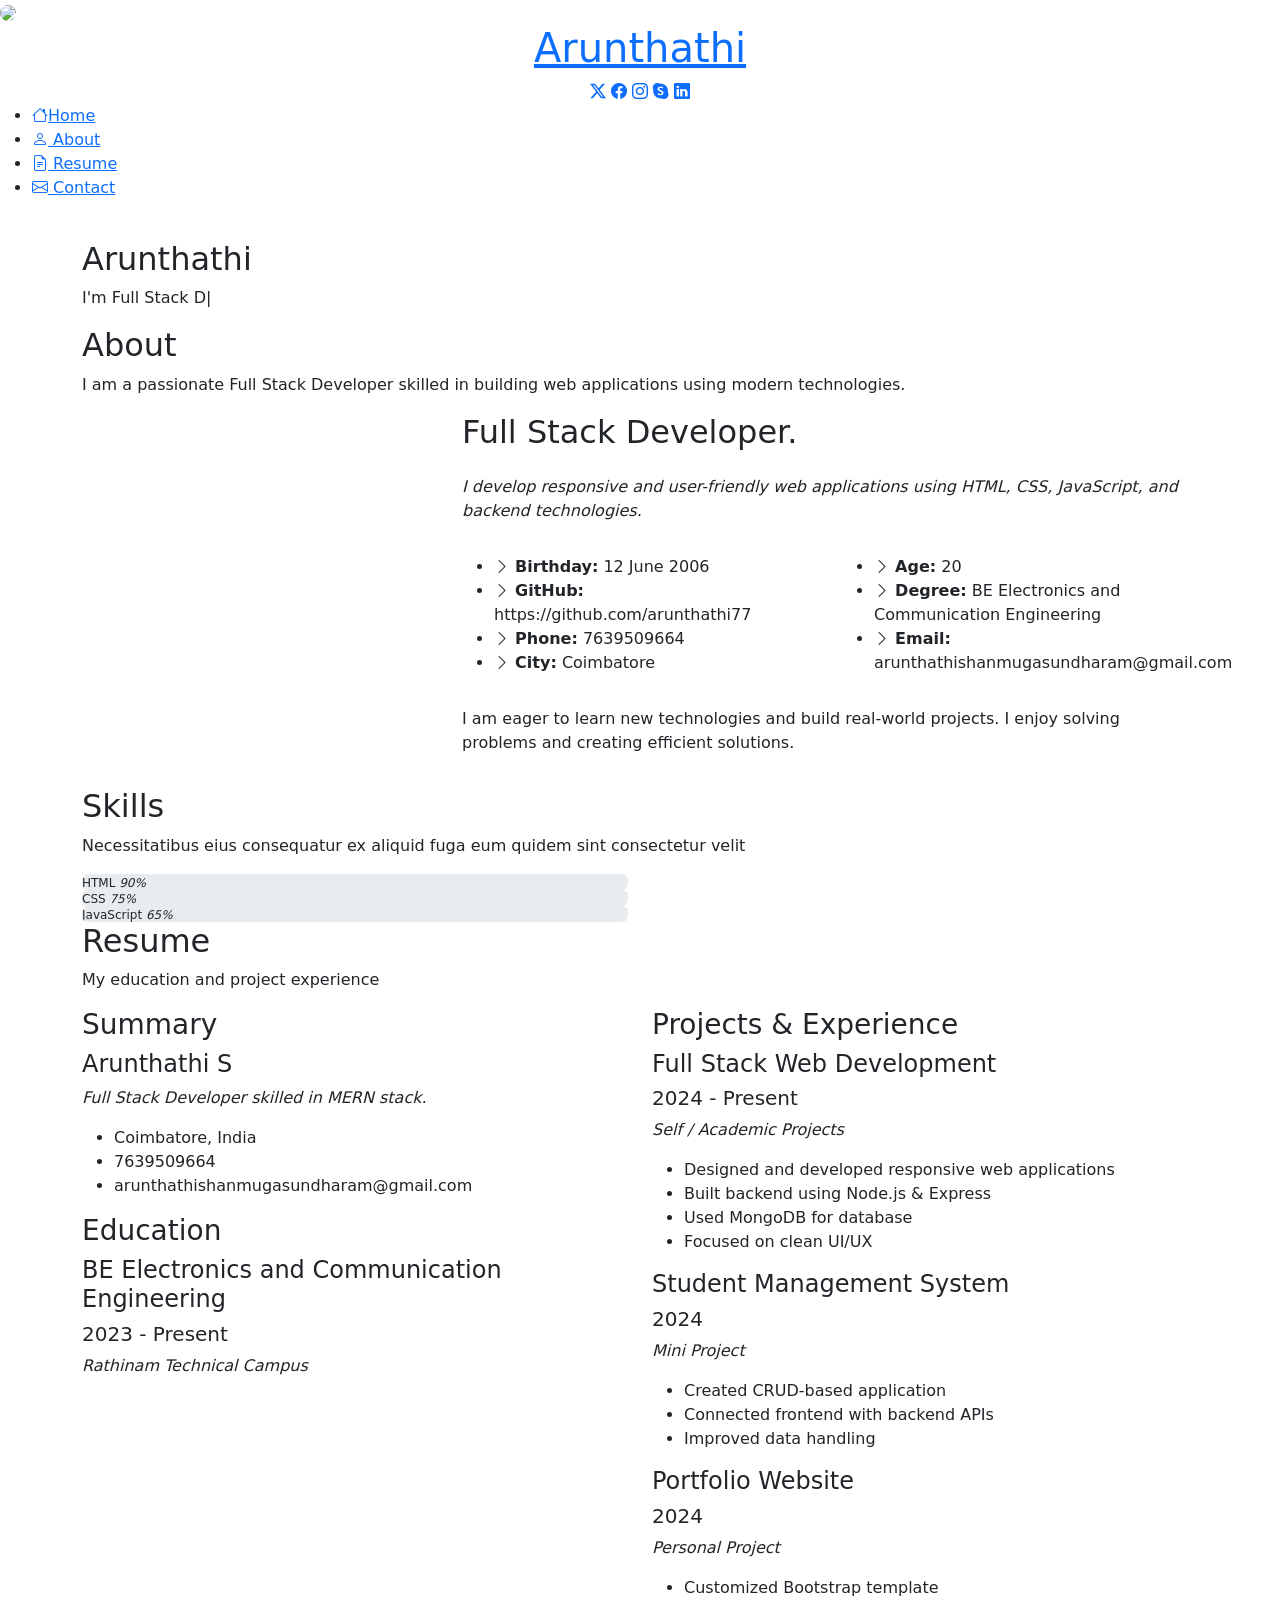
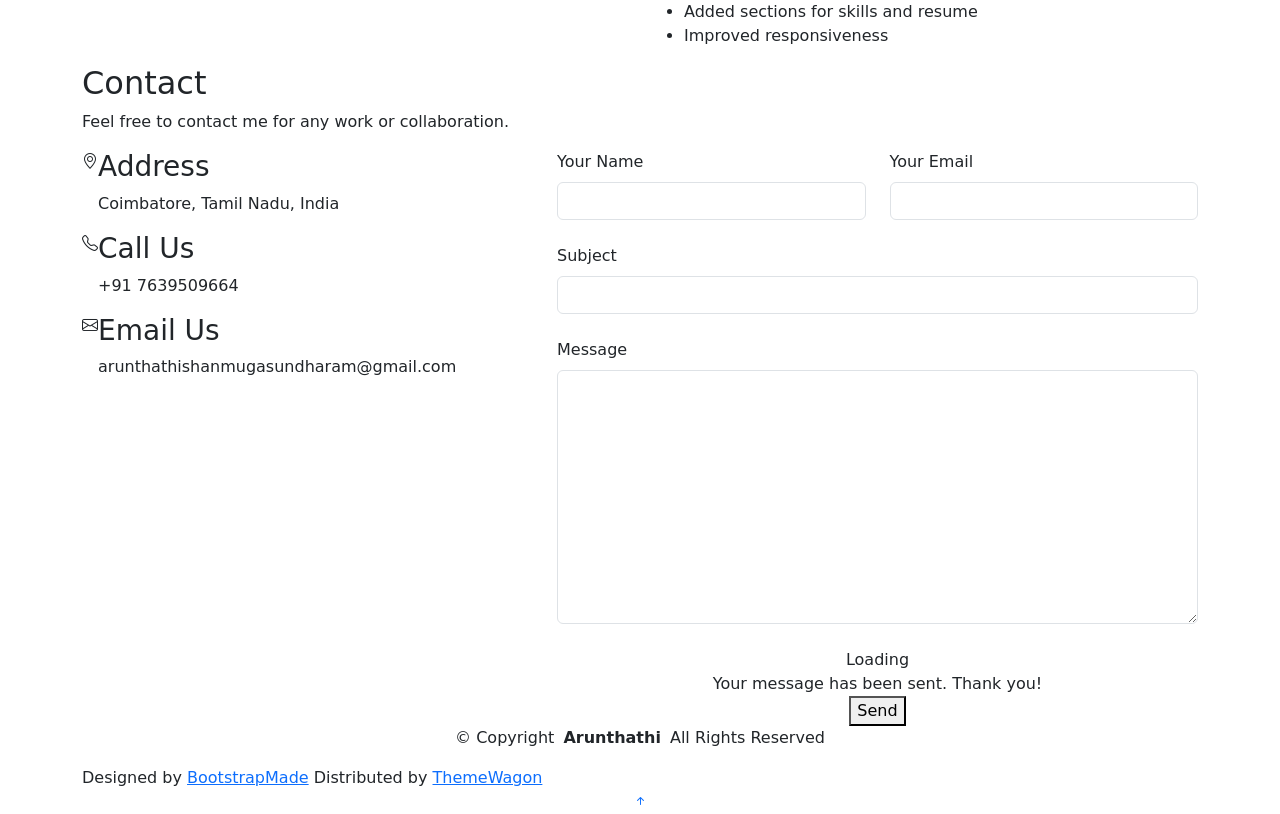
==== iPortfolio-1.0.0/index.html @ e0d3934d "Updated portfolio details" ====
<!DOCTYPE html>
<html lang="en">

<head>
  <meta charset="utf-8">
  <meta content="width=device-width, initial-scale=1.0" name="viewport">
  <title>Index - iPortfolio Bootstrap Template</title>
  <meta content="" name="description">
  <meta content="" name="keywords">

  <!-- Favicons -->
  <link href="assets/img/favicon.png" rel="icon">
  <link href="assets/img/apple-touch-icon.png" rel="apple-touch-icon">

  <!-- Fonts -->
  <link href="https://fonts.googleapis.com" rel="preconnect">
  <link href="https://fonts.gstatic.com" rel="preconnect" crossorigin>
  <link href="https://fonts.googleapis.com/css2?family=Roboto:ital,wght@0,100;0,300;0,400;0,500;0,700;0,900;1,100;1,300;1,400;1,500;1,700;1,900&family=Poppins:ital,wght@0,100;0,200;0,300;0,400;0,500;0,600;0,700;0,800;0,900;1,100;1,200;1,300;1,400;1,500;1,600;1,700;1,800;1,900&family=Raleway:ital,wght@0,100;0,200;0,300;0,400;0,500;0,600;0,700;0,800;0,900;1,100;1,200;1,300;1,400;1,500;1,600;1,700;1,800;1,900&display=swap" rel="stylesheet">

  <!-- Vendor CSS Files -->
  <link href="assets/vendor/bootstrap/css/bootstrap.min.css" rel="stylesheet">
  <link href="assets/vendor/bootstrap-icons/bootstrap-icons.css" rel="stylesheet">
  <link href="assets/vendor/aos/aos.css" rel="stylesheet">
  <link href="assets/vendor/glightbox/css/glightbox.min.css" rel="stylesheet">
  <link href="assets/vendor/swiper/swiper-bundle.min.css" rel="stylesheet">

  <!-- Main CSS File -->
  <link href="assets/css/main.css" rel="stylesheet">

  <!-- =======================================================
  * Template Name: iPortfolio
  * Template URL: https://bootstrapmade.com/iportfolio-bootstrap-portfolio-websites-template/
  * Updated: Jun 29 2024 with Bootstrap v5.3.3
  * Author: BootstrapMade.com
  * License: https://bootstrapmade.com/license/
  ======================================================== -->
</head>

<body class="index-page">

  <header id="header" class="header dark-background d-flex flex-column">
    <i class="header-toggle d-xl-none bi bi-list"></i>

    <div class="profile-img">
      <img src="assets/img/yourphoto.jpg" class="img-fluid rounded-circle">
    </div>

    <a href="index.html" class="logo d-flex align-items-center justify-content-center">
      <!-- Uncomment the line below if you also wish to use an image logo -->
      <!-- <img src="assets/img/logo.png" alt=""> -->
      <h1 class="sitename">Arunthathi </h1>
    </a>

    <div class="social-links text-center">
      <a href="#" class="twitter"><i class="bi bi-twitter-x"></i></a>
      <a href="#" class="facebook"><i class="bi bi-facebook"></i></a>
      <a href="#" class="instagram"><i class="bi bi-instagram"></i></a>
      <a href="#" class="google-plus"><i class="bi bi-skype"></i></a>
      <a href="#" class="linkedin"><i class="bi bi-linkedin"></i></a>
    </div>

    <nav id="navmenu" class="navmenu">
      <ul>
        <li><a href="#hero" class="active"><i class="bi bi-house navicon"></i>Home</a></li>
        <li><a href="#about"><i class="bi bi-person navicon"></i> About</a></li>
        <li><a href="#resume"><i class="bi bi-file-earmark-text navicon"></i> Resume</a></li>

        <li><a href="#contact"><i class="bi bi-envelope navicon"></i> Contact</a></li>
      </ul>
    </nav>

  </header>

  <main class="main">

    <!-- Hero Section -->
    <section id="hero" class="hero section dark-background">

      <img src="assets/img/bg.jpg" alt="" data-aos="fade-in">
      <div class="container" data-aos="fade-up" data-aos-delay="100">
        <h2>Arunthathi</h2>
        <p>I'm <span class="typed" data-typed-items="Full Stack Developer">Designer</span><span class="typed-cursor typed-cursor--blink" aria-hidden="true"></span><span class="typed-cursor typed-cursor--blink" aria-hidden="true"></span></p>
      </div>

    </section><!-- /Hero Section -->

    <!-- About Section -->
    <section id="about" class="about section">

      <!-- Section Title -->
      <div class="container section-title" data-aos="fade-up">
        <h2>About</h2>
        <p>I am a passionate Full Stack Developer skilled in building web applications using modern technologies.</p>
      </div><!-- End Section Title -->

      <div class="container" data-aos="fade-up" data-aos-delay="100">

        <div class="row gy-4 justify-content-center">
          <div class="col-lg-4">
            <img src="assets/img/yourphoto.jpg" class="img-fluid" alt="">
          </div>
          <div class="col-lg-8 content">
            <h2>Full Stack Developer.</h2>
            <p class="fst-italic py-3">
              I develop responsive and user-friendly web applications using HTML, CSS, JavaScript, and backend technologies.
            </p>
            <div class="row">
              <div class="col-lg-6">
                <ul>
                  <li><i class="bi bi-chevron-right"></i> <strong>Birthday:</strong> <span>12 June 2006</span></li>
                  <li><i class="bi bi-chevron-right"></i> <strong>GitHub:</strong> <span>https://github.com/arunthathi77</span></li>
                  <li><i class="bi bi-chevron-right"></i> <strong>Phone:</strong> <span>7639509664</span></li>
                  <li><i class="bi bi-chevron-right"></i> <strong>City:</strong> <span>Coimbatore</span></li>
                </ul>
              </div>
              <div class="col-lg-6">
                <ul>
                  <li><i class="bi bi-chevron-right"></i> <strong>Age:</strong> <span>20</span></li>
                  <li><i class="bi bi-chevron-right"></i> <strong>Degree:</strong> <span>BE Electronics and Communication Engineering</span></li>
                  <li><i class="bi bi-chevron-right"></i> <strong>Email:</strong> <span>arunthathishanmugasundharam@gmail.com</span></li>
  
                </ul>
              </div>
            </div>
            <p class="py-3">
               I am eager to learn new technologies and build real-world projects. I enjoy solving problems and creating efficient solutions.
            </p>
          </div>
        </div>

      </div>

    </section><!-- /About Section -->

    <!-- Skills Section -->
    <section id="skills" class="skills section light-background">

      <!-- Section Title -->
      <div class="container section-title" data-aos="fade-up">
        <h2>Skills</h2>
        <p>Necessitatibus eius consequatur ex aliquid fuga eum quidem sint consectetur velit</p>
      </div><!-- End Section Title -->

      <div class="container" data-aos="fade-up" data-aos-delay="100">

        <div class="row skills-content skills-animation">

          <div class="col-lg-6">

            <div class="progress">
              <span class="skill"><span>HTML</span> <i class="val">90%</i></span>
              <div class="progress-bar-wrap">
                <div class="progress-bar" role="progressbar" aria-valuenow="100" aria-valuemin="0" aria-valuemax="100"></div>
              </div>
            </div><!-- End Skills Item -->

            <div class="progress">
              <span class="skill"><span>CSS</span> <i class="val">75%</i></span>
              <div class="progress-bar-wrap">
                <div class="progress-bar" role="progressbar" aria-valuenow="90" aria-valuemin="0" aria-valuemax="100"></div>
              </div>
            </div><!-- End Skills Item -->

            <div class="progress">
              <span class="skill"><span>JavaScript</span> <i class="val">65%</i></span>
              <div class="progress-bar-wrap">
                <div class="progress-bar" role="progressbar" aria-valuenow="75" aria-valuemin="0" aria-valuemax="100"></div>
              </div>
            </div><!-- End Skills Item -->

          </div>

          <div class="col-lg-6">

          </div>

        </div>

      </div>

    </section><!-- /Skills Section -->

<!-- Resume Section -->
<section id="resume" class="resume section">

  <div class="container section-title" data-aos="fade-up">
    <h2>Resume</h2>
    <p>My education and project experience</p>
  </div>

  <!-- Content -->
  <div class="container">
    <div class="row">

      <!-- Left Side -->
      <div class="col-lg-6" data-aos="fade-up">
        <h3 class="resume-title">Summary</h3>

        <div class="resume-item pb-0">
          <h4>Arunthathi S</h4>
          <p><em>Full Stack Developer skilled in MERN stack.</em></p>
          <ul>
            <li>Coimbatore, India</li>
            <li>7639509664</li>
            <li>arunthathishanmugasundharam@gmail.com</li>
          </ul>
        </div>

        <h3 class="resume-title">Education</h3>
        <div class="resume-item">
          <h4>BE Electronics and Communication Engineering</h4>
          <h5>2023 - Present</h5>
          <p><em>Rathinam Technical Campus</em></p>
        </div>
      </div>

      <!-- Right Side -->
      <div class="col-lg-6" data-aos="fade-up" data-aos-delay="200">
        <h3 class="resume-title">Projects & Experience</h3>

        <div class="resume-item">
          <h4>Full Stack Web Development</h4>
          <h5>2024 - Present</h5>
          <p><em>Self / Academic Projects</em></p>
          <ul>
            <li>Designed and developed responsive web applications</li>
            <li>Built backend using Node.js & Express</li>
            <li>Used MongoDB for database</li>
            <li>Focused on clean UI/UX</li>
          </ul>
        </div>

        <div class="resume-item">
          <h4>Student Management System</h4>
          <h5>2024</h5>
          <p><em>Mini Project</em></p>
          <ul>
            <li>Created CRUD-based application</li>
            <li>Connected frontend with backend APIs</li>
            <li>Improved data handling</li>
          </ul>
        </div>

        <div class="resume-item">
          <h4>Portfolio Website</h4>
          <h5>2024</h5>
          <p><em>Personal Project</em></p>
          <ul>
            <li>Customized Bootstrap template</li>
            <li>Added sections for skills and resume</li>
            <li>Improved responsiveness</li>
          </ul>
        </div>

      </div>

    </div>
  </div>

</section>
    <!-- Services Section -->

    <!-- Contact Section -->
    <section id="contact" class="contact section">

      <!-- Section Title -->
      <div class="container section-title" data-aos="fade-up">
        <h2>Contact</h2>
        <p>Feel free to contact me for any work or collaboration.</p>
      </div><!-- End Section Title -->

      <div class="container" data-aos="fade-up" data-aos-delay="100">

        <div class="row gy-4">

          <div class="col-lg-5">

            <div class="info-wrap">
              <div class="info-item d-flex" data-aos="fade-up" data-aos-delay="200">
                <i class="bi bi-geo-alt flex-shrink-0"></i>
                <div>
                  <h3>Address</h3>
                  <p>Coimbatore, Tamil Nadu, India</p>
                </div>
              </div><!-- End Info Item -->

              <div class="info-item d-flex" data-aos="fade-up" data-aos-delay="300">
                <i class="bi bi-telephone flex-shrink-0"></i>
                <div>
                  <h3>Call Us</h3>
                  <p>+91 7639509664</p>
                </div>
              </div><!-- End Info Item -->

              <div class="info-item d-flex" data-aos="fade-up" data-aos-delay="400">
                <i class="bi bi-envelope flex-shrink-0"></i>
                <div>
                  <h3>Email Us</h3>
                  <p>arunthathishanmugasundharam@gmail.com</p>
                </div>
              </div><!-- End Info Item -->

            </div>
          </div>

          <div class="col-lg-7">
            <form action="#" method="post" class="php-email-form" data-aos="fade-up" data-aos-delay="200">
              <div class="row gy-4">

                <div class="col-md-6">
                  <label for="name-field" class="pb-2">Your Name</label>
                  <input type="text" name="name" id="name-field" class="form-control" required="">
                </div>

                <div class="col-md-6">
                  <label for="email-field" class="pb-2">Your Email</label>
                  <input type="email" class="form-control" name="email" id="email-field" required="">
                </div>

                <div class="col-md-12">
                  <label for="subject-field" class="pb-2">Subject</label>
                  <input type="text" class="form-control" name="subject" id="subject-field" required="">
                </div>

                <div class="col-md-12">
                  <label for="message-field" class="pb-2">Message</label>
                  <textarea class="form-control" name="message" rows="10" id="message-field" required=""></textarea>
                </div>

                <div class="col-md-12 text-center">
                  <div class="loading">Loading</div>
                  <div class="error-message"></div>
                  <div class="sent-message">Your message has been sent. Thank you!</div>

                  <button type="submit">Send</button>
                </div>

              </div>
            </form>
          </div><!-- End Contact Form -->

        </div>

      </div>

    </section><!-- /Contact Section -->

  </main>

  <footer id="footer" class="footer position-relative light-background">

    <div class="container">
      <div class="copyright text-center ">
        <p>© <span>Copyright</span> <strong class="px-1 sitename">Arunthathi</strong> <span>All Rights Reserved</span></p>
      </div>
      <div class="credits">
        <!-- All the links in the footer should remain intact. -->
        <!-- You can delete the links only if you've purchased the pro version. -->
        <!-- Licensing information: https://bootstrapmade.com/license/ -->
        <!-- Purchase the pro version with working PHP/AJAX contact form: [buy-url] -->
        Designed by <a href="https://bootstrapmade.com/">BootstrapMade</a> Distributed by <a href="https://themewagon.com">ThemeWagon</a>
      </div>
    </div>

  </footer>

  <!-- Scroll Top -->
  <a href="#" id="scroll-top" class="scroll-top d-flex align-items-center justify-content-center"><i class="bi bi-arrow-up-short"></i></a>

  <!-- Preloader -->
  <div id="preloader"></div>

  <!-- Vendor JS Files -->
  <script src="assets/vendor/bootstrap/js/bootstrap.bundle.min.js"></script>
  <script src="assets/vendor/php-email-form/validate.js"></script>
  <script src="assets/vendor/aos/aos.js"></script>
  <script src="assets/vendor/typed.js/typed.umd.js"></script>
  <script src="assets/vendor/waypoints/noframework.waypoints.js"></script>
  <script src="assets/vendor/glightbox/js/glightbox.min.js"></script>
  <script src="assets/vendor/imagesloaded/imagesloaded.pkgd.min.js"></script>

  <!-- Main JS File -->
  <script src="assets/js/main.js"></script>

</body>

</html>
---- iPortfolio-1.0.0/assets/css/main.css ----
/**
* Template Name: iPortfolio
* Template URL: https://bootstrapmade.com/iportfolio-bootstrap-portfolio-websites-template/
* Updated: Jun 29 2024 with Bootstrap v5.3.3
* Author: BootstrapMade.com
* License: https://bootstrapmade.com/license/
*/

/*--------------------------------------------------------------
# Font & Color Variables
# Help: https://bootstrapmade.com/color-system/
--------------------------------------------------------------*/
/* Fonts */
:root {
  --default-font: "Roboto",  system-ui, -apple-system, "Segoe UI", Roboto, "Helvetica Neue", Arial, "Noto Sans", "Liberation Sans", sans-serif, "Apple Color Emoji", "Segoe UI Emoji", "Segoe UI Symbol", "Noto Color Emoji";
  --heading-font: "Raleway",  sans-serif;
  --nav-font: "Poppins",  sans-serif;
}

/* Global Colors - The following color variables are used throughout the website. Updating them here will change the color scheme of the entire website */
:root { 
  --background-color: #ffffff; /* Background color for the entire website, including individual sections */
  --default-color: #272829; /* Default color used for the majority of the text content across the entire website */
  --heading-color: #050d18; /* Color for headings, subheadings and title throughout the website */
  --accent-color: #149ddd; /* Accent color that represents your brand on the website. It's used for buttons, links, and other elements that need to stand out */
  --surface-color: #ffffff; /* The surface color is used as a background of boxed elements within sections, such as cards, icon boxes, or other elements that require a visual separation from the global background. */
  --contrast-color: #ffffff; /* Contrast color for text, ensuring readability against backgrounds of accent, heading, or default colors. */
}

/* Nav Menu Colors - The following color variables are used specifically for the navigation menu. They are separate from the global colors to allow for more customization options */
:root {
  --nav-color: #a8a9b4;  /* The default color of the main navmenu links */
  --nav-hover-color: #ffffff; /* Applied to main navmenu links when they are hovered over or active */
  --nav-mobile-background-color: #040b14; /* Used as the background color for mobile navigation menu */
  --nav-dropdown-background-color: #040b14; /* Used as the background color for dropdown items that appear when hovering over primary navigation items */
  --nav-dropdown-color: #a8a9b4; /* Used for navigation links of the dropdown items in the navigation menu. */
  --nav-dropdown-hover-color: #ffffff; /* Similar to --nav-hover-color, this color is applied to dropdown navigation links when they are hovered over. */
}

/* Color Presets - These classes override global colors when applied to any section or element, providing reuse of the sam color scheme. */

.light-background {
  --background-color: #f4fafd;
  --surface-color: #ffffff;
}

.dark-background {
  --background-color: #040b14;
  --default-color: #ffffff;
  --heading-color: #ffffff;
  --surface-color: #151f2b;
  --contrast-color: #ffffff;
}

/* Smooth scroll */
:root {
  scroll-behavior: smooth;
}

/*--------------------------------------------------------------
# General Styling & Shared Classes
--------------------------------------------------------------*/
body {
  color: var(--default-color);
  background-color: var(--background-color);
  font-family: var(--default-font);
}

a {
  color: var(--accent-color);
  text-decoration: none;
  transition: 0.3s;
}

a:hover {
  color: color-mix(in srgb, var(--accent-color), transparent 25%);
  text-decoration: none;
}

h1,
h2,
h3,
h4,
h5,
h6 {
  color: var(--heading-color);
  font-family: var(--heading-font);
}

/* PHP Email Form Messages
------------------------------*/
.php-email-form .error-message {
  display: none;
  background: #df1529;
  color: #ffffff;
  text-align: left;
  padding: 15px;
  margin-bottom: 24px;
  font-weight: 600;
}

.php-email-form .sent-message {
  display: none;
  color: #ffffff;
  background: #059652;
  text-align: center;
  padding: 15px;
  margin-bottom: 24px;
  font-weight: 600;
}

.php-email-form .loading {
  display: none;
  background: var(--surface-color);
  text-align: center;
  padding: 15px;
  margin-bottom: 24px;
}

.php-email-form .loading:before {
  content: "";
  display: inline-block;
  border-radius: 50%;
  width: 24px;
  height: 24px;
  margin: 0 10px -6px 0;
  border: 3px solid var(--accent-color);
  border-top-color: var(--surface-color);
  animation: php-email-form-loading 1s linear infinite;
}

@keyframes php-email-form-loading {
  0% {
    transform: rotate(0deg);
  }

  100% {
    transform: rotate(360deg);
  }
}

/*--------------------------------------------------------------
# Global Header
--------------------------------------------------------------*/
.header {
  color: var(--default-color);
  background-color: var(--background-color);
  position: fixed;
  top: 0;
  left: 0;
  bottom: 0;
  padding: 0 15px;
  width: 300px;
  transition: all ease-in-out 0.3s;
  overflow-y: auto;
  z-index: 997;
  border-right: 1px solid color-mix(in srgb, var(--default-color), transparent 90%);
}

.header .profile-img img {
  margin: 15px auto;
  display: block;
  width: 120px;
  border: 8px solid color-mix(in srgb, var(--default-color), transparent 85%);
}

.header .logo {
  line-height: 1;
  margin-bottom: 15px;
}

.header .logo img {
  max-height: 32px;
  margin-right: 8px;
}

.header .logo h1 {
  font-size: 24px;
  margin: 0;
  font-weight: 700;
  color: var(--heading-color);
}

.header .social-links {
  margin: 0 0 20px 0;
}

.header .social-links a {
  font-size: 16px;
  display: inline-flex;
  align-items: center;
  justify-content: center;
  background: color-mix(in srgb, var(--default-color), transparent 90%);
  color: var(--default-color);
  margin: 0 2px;
  border-radius: 50%;
  text-align: center;
  width: 40px;
  height: 40px;
  transition: 0.3s;
}

.header .social-links a:hover {
  color: var(--contrast-color);
  background: var(--accent-color);
}

@media (min-width: 1200px) {

  .header~main,
  .header~#footer {
    margin-left: 300px;
  }
}

@media (max-width: 1199px) {
  .header {
    left: -100%;
  }
}

.header.header-show {
  left: 0;
}

.header .header-toggle {
  color: var(--contrast-color);
  background-color: var(--accent-color);
  font-size: 22px;
  display: flex;
  align-items: center;
  justify-content: center;
  width: 40px;
  height: 40px;
  border-radius: 50%;
  cursor: pointer;
  position: fixed;
  top: 15px;
  right: 15px;
  z-index: 9999;
  transition: background-color 0.3s;
}

.header .header-toggle:hover {
  color: var(--contrast-color);
  background-color: color-mix(in srgb, var(--accent-color) 90%, white 15%);
}

/*--------------------------------------------------------------
# Navigation Menu
--------------------------------------------------------------*/
.mobile-nav-toggle {
  display: none;
}

.navmenu {
  padding: 0;
  z-index: 9997;
}

.navmenu ul {
  list-style: none;
  padding: 0 0 20px 0;
  margin: 0;
}

.navmenu a,
.navmenu a:focus {
  color: var(--nav-color);
  padding: 15px 10px;
  font-family: var(--nav-font);
  font-size: 16px;
  font-weight: 400;
  display: flex;
  align-items: center;
  white-space: nowrap;
  transition: 0.3s;
  width: 100%;
}

.navmenu a .navicon,
.navmenu a:focus .navicon {
  font-size: 20px;
  margin-right: 10px;
}

.navmenu a .toggle-dropdown,
.navmenu a:focus .toggle-dropdown {
  font-size: 12px;
  line-height: 0;
  margin-left: auto;
  width: 30px;
  height: 30px;
  display: flex;
  align-items: center;
  justify-content: center;
  border-radius: 50%;
  transition: 0.3s;
  flex-shrink: 0;
  background-color: color-mix(in srgb, var(--accent-color), transparent 90%);
}

.navmenu a .toggle-dropdown:hover,
.navmenu a:focus .toggle-dropdown:hover {
  background-color: var(--accent-color);
  color: var(--contrast-color);
}

.navmenu a:hover,
.navmenu .active,
.navmenu .active:focus {
  color: var(--nav-hover-color);
}

.navmenu a:hover .navicon,
.navmenu .active .navicon,
.navmenu .active:focus .navicon {
  color: var(--accent-color);
}

.navmenu .active .toggle-dropdown,
.navmenu .active:focus .toggle-dropdown {
  background-color: var(--accent-color);
  color: var(--contrast-color);
  transform: rotate(180deg);
}

.navmenu .dropdown {
  display: block;
}

.navmenu .dropdown a,
.navmenu .dropdown a:focus {
  color: --nav-dropdown-color;
}

.navmenu .dropdown a:hover,
.navmenu .dropdown .active,
.navmenu .dropdown .active:focus {
  color: var(--nav-dropdown-hover-color);
}

.navmenu .dropdown ul {
  position: static;
  display: none;
  z-index: 99;
  padding: 5px 10px;
  margin: 5px 10px;
  background-color: var(--nav-dropdown-background-color);
  border: 1px solid color-mix(in srgb, var(--default-color), transparent 90%);
  box-shadow: none;
  transition: all 0.5s ease-in-out;
}

.navmenu .dropdown ul ul {
  background-color: rgba(33, 37, 41, 0.1);
}

.navmenu .dropdown>.dropdown-active {
  display: block;
  background-color: rgba(33, 37, 41, 0.03);
}

/*--------------------------------------------------------------
# Global Footer
--------------------------------------------------------------*/
.footer {
  color: var(--default-color);
  background-color: var(--background-color);
  font-size: 14px;
  padding: 40px 0;
  position: relative;
  border-top: 1px solid color-mix(in srgb, var(--default-color), transparent 90%);
}

.footer .copyright p {
  margin-bottom: 0;
}

.footer .credits {
  margin-top: 4px;
  font-size: 13px;
  text-align: center;
}

/*--------------------------------------------------------------
# Preloader
--------------------------------------------------------------*/
#preloader {
  position: fixed;
  inset: 0;
  z-index: 999999;
  overflow: hidden;
  background: var(--background-color);
  transition: all 0.6s ease-out;
}

#preloader:before {
  content: "";
  position: fixed;
  top: calc(50% - 30px);
  left: calc(50% - 30px);
  border: 6px solid #ffffff;
  border-color: var(--accent-color) transparent var(--accent-color) transparent;
  border-radius: 50%;
  width: 60px;
  height: 60px;
  animation: animate-preloader 1.5s linear infinite;
}

@keyframes animate-preloader {
  0% {
    transform: rotate(0deg);
  }

  100% {
    transform: rotate(360deg);
  }
}

/*--------------------------------------------------------------
# Scroll Top Button
--------------------------------------------------------------*/
.scroll-top {
  position: fixed;
  visibility: hidden;
  opacity: 0;
  right: 15px;
  bottom: -15px;
  z-index: 99999;
  background-color: var(--accent-color);
  width: 44px;
  height: 44px;
  border-radius: 50px;
  transition: all 0.4s;
}

.scroll-top i {
  font-size: 24px;
  color: var(--contrast-color);
  line-height: 0;
}

.scroll-top:hover {
  background-color: color-mix(in srgb, var(--accent-color), transparent 20%);
  color: var(--contrast-color);
}

.scroll-top.active {
  visibility: visible;
  opacity: 1;
  bottom: 15px;
}

/*--------------------------------------------------------------
# Disable aos animation delay on mobile devices
--------------------------------------------------------------*/
@media screen and (max-width: 768px) {
  [data-aos-delay] {
    transition-delay: 0 !important;
  }
}

/*--------------------------------------------------------------
# Global Page Titles & Breadcrumbs
--------------------------------------------------------------*/
.page-title {
  color: var(--default-color);
  background-color: var(--background-color);
  padding: 25px 0;
  position: relative;
}

.page-title h1 {
  font-size: 24px;
  font-weight: 700;
}

.page-title .breadcrumbs ol {
  display: flex;
  flex-wrap: wrap;
  list-style: none;
  padding: 0;
  margin: 0;
  font-size: 14px;
  font-weight: 400;
}

.page-title .breadcrumbs ol li+li {
  padding-left: 10px;
}

.page-title .breadcrumbs ol li+li::before {
  content: "/";
  display: inline-block;
  padding-right: 10px;
  color: color-mix(in srgb, var(--default-color), transparent 70%);
}

/*--------------------------------------------------------------
# Global Sections
--------------------------------------------------------------*/
section,
.section {
  color: var(--default-color);
  background-color: var(--background-color);
  padding: 60px 0;
  overflow: clip;
}

/*--------------------------------------------------------------
# Global Section Titles
--------------------------------------------------------------*/
.section-title {
  padding-bottom: 60px;
  position: relative;
}

.section-title h2 {
  font-size: 32px;
  font-weight: 700;
  margin-bottom: 20px;
  padding-bottom: 20px;
  position: relative;
}

.section-title h2:after {
  content: "";
  position: absolute;
  display: block;
  width: 50px;
  height: 3px;
  background: var(--accent-color);
  left: 0;
  bottom: 0;
}

.section-title p {
  margin-bottom: 0;
}

/*--------------------------------------------------------------
# Hero Section
--------------------------------------------------------------*/
.hero {
  width: 100%;
  min-height: 100vh;
  position: relative;
  padding: 80px 0;
  display: flex;
  align-items: center;
  justify-content: center;
}

.hero img {
  position: absolute;
  inset: 0;
  display: block;
  width: 100%;
  height: 100%;
  object-fit: cover;
  z-index: 1;
}

.hero:before {
  content: "";
  background: color-mix(in srgb, var(--background-color), transparent 70%);
  position: absolute;
  inset: 0;
  z-index: 2;
}

.hero .container {
  position: relative;
  z-index: 3;
}

.hero h2 {
  margin: 0;
  font-size: 64px;
  font-weight: 700;
}

.hero p {
  margin: 5px 0 0 0;
  font-size: 26px;
}

.hero p span {
  letter-spacing: 1px;
  border-bottom: 2px solid var(--accent-color);
}

.hero .social-links {
  margin-top: 25px;
}

.hero .social-links a {
  font-size: 24px;
  display: inline-block;
  color: color-mix(in srgb, var(--default-color), transparent 50%);
  line-height: 1;
  margin-right: 20px;
  transition: 0.3s;
}

.hero .social-links a:hover {
  color: var(--accent-color);
}

@media (max-width: 768px) {
  .hero h2 {
    font-size: 32px;
  }

  .hero p {
    font-size: 20px;
  }
}

/*--------------------------------------------------------------
# About Section
--------------------------------------------------------------*/
.about .content h2 {
  font-weight: 700;
  font-size: 24px;
}

.about .content ul {
  list-style: none;
  padding: 0;
}

.about .content ul li {
  margin-bottom: 20px;
  display: flex;
  align-items: center;
}

.about .content ul strong {
  margin-right: 10px;
}

.about .content ul i {
  font-size: 16px;
  margin-right: 5px;
  color: var(--accent-color);
  line-height: 0;
}

/*--------------------------------------------------------------
# Stats Section
--------------------------------------------------------------*/
.stats .stats-item {
  padding: 30px;
  width: 100%;
}

.stats .stats-item i {
  color: var(--accent-color);
  display: block;
  font-size: 44px;
  float: left;
  line-height: 0;
}

.stats .stats-item .purecounter {
  color: var(--heading-color);
  font-size: 48px;
  line-height: 40px;
  display: block;
  font-weight: 700;
  margin-left: 60px;
}

.stats .stats-item p {
  color: color-mix(in srgb, var(--default-color), transparent 40%);
  padding: 15px 0 0 0;
  margin: 0 0 0 60px;
  font-family: var(--heading-font);
  font-size: 14px;
}

/*--------------------------------------------------------------
# Skills Section
--------------------------------------------------------------*/
.skills .progress {
  height: 60px;
  display: block;
  background: none;
  border-radius: 0;
}

.skills .progress .skill {
  color: var(--heading-color);
  padding: 0;
  margin: 0 0 6px 0;
  text-transform: uppercase;
  display: block;
  font-weight: 600;
  font-family: var(--heading-font);
}

.skills .progress .skill .val {
  float: right;
  font-style: normal;
}

.skills .progress-bar-wrap {
  background: color-mix(in srgb, var(--default-color), transparent 90%);
  height: 10px;
}

.skills .progress-bar {
  width: 1px;
  height: 10px;
  transition: 0.9s;
  background-color: var(--accent-color);
}

/*--------------------------------------------------------------
# Resume Section
--------------------------------------------------------------*/
.resume .resume-title {
  color: var(--heading-color);
  font-size: 26px;
  font-weight: 700;
  margin-top: 20px;
  margin-bottom: 20px;
}

.resume .resume-item {
  padding: 0 0 20px 20px;
  margin-top: -2px;
  border-left: 2px solid var(--accent-color);
  position: relative;
}

.resume .resume-item h4 {
  line-height: 18px;
  font-size: 18px;
  font-weight: 600;
  text-transform: uppercase;
  color: color-mix(in srgb, var(--default-color), transparent 20%);
  margin-bottom: 10px;
}

.resume .resume-item h5 {
  font-size: 16px;
  padding: 5px 15px;
  display: inline-block;
  font-weight: 600;
  margin-bottom: 10px;
}

.resume .resume-item ul {
  padding-left: 20px;
}

.resume .resume-item ul li {
  padding-bottom: 10px;
}

.resume .resume-item:last-child {
  padding-bottom: 0;
}

.resume .resume-item::before {
  content: "";
  position: absolute;
  width: 16px;
  height: 16px;
  border-radius: 50px;
  left: -9px;
  top: 0;
  background: var(--background-color);
  border: 2px solid var(--accent-color);
}

/*--------------------------------------------------------------
# Portfolio Section
--------------------------------------------------------------*/
.portfolio .portfolio-filters {
  padding: 0;
  margin: 0 auto 20px auto;
  list-style: none;
  text-align: center;
}

.portfolio .portfolio-filters li {
  cursor: pointer;
  display: inline-block;
  padding: 0;
  font-size: 14px;
  font-weight: 400;
  margin: 0 10px;
  line-height: 1;
  text-transform: uppercase;
  margin-bottom: 10px;
  transition: all 0.3s ease-in-out;
}

.portfolio .portfolio-filters li:hover,
.portfolio .portfolio-filters li.filter-active {
  color: var(--accent-color);
}

.portfolio .portfolio-filters li:first-child {
  margin-left: 0;
}

.portfolio .portfolio-filters li:last-child {
  margin-right: 0;
}

@media (max-width: 575px) {
  .portfolio .portfolio-filters li {
    font-size: 14px;
    margin: 0 5px;
  }
}

.portfolio .portfolio-content {
  position: relative;
  overflow: hidden;
}

.portfolio .portfolio-content img {
  transition: 0.3s;
}

.portfolio .portfolio-content .portfolio-info {
  opacity: 0;
  position: absolute;
  inset: 0;
  z-index: 3;
  transition: all ease-in-out 0.3s;
  background: rgba(0, 0, 0, 0.6);
  padding: 15px;
}

.portfolio .portfolio-content .portfolio-info h4 {
  font-size: 14px;
  padding: 5px 10px;
  font-weight: 400;
  color: #ffffff;
  display: inline-block;
  background-color: var(--accent-color);
}

.portfolio .portfolio-content .portfolio-info p {
  position: absolute;
  bottom: 10px;
  text-align: center;
  display: inline-block;
  left: 0;
  right: 0;
  font-size: 16px;
  font-weight: 600;
  color: rgba(255, 255, 255, 0.8);
}

.portfolio .portfolio-content .portfolio-info .preview-link,
.portfolio .portfolio-content .portfolio-info .details-link {
  position: absolute;
  left: calc(50% - 40px);
  font-size: 26px;
  top: calc(50% - 14px);
  color: #fff;
  transition: 0.3s;
  line-height: 1.2;
}

.portfolio .portfolio-content .portfolio-info .preview-link:hover,
.portfolio .portfolio-content .portfolio-info .details-link:hover {
  color: var(--accent-color);
}

.portfolio .portfolio-content .portfolio-info .details-link {
  left: 50%;
  font-size: 34px;
  line-height: 0;
}

.portfolio .portfolio-content:hover .portfolio-info {
  opacity: 1;
}

.portfolio .portfolio-content:hover img {
  transform: scale(1.1);
}

/*--------------------------------------------------------------
# Services Section
--------------------------------------------------------------*/
.services .service-item {
  position: relative;
}

.services .service-item .icon {
  background: var(--accent-color);
  display: flex;
  align-items: center;
  justify-content: center;
  width: 54px;
  height: 54px;
  border-radius: 50%;
  transition: 0.5s;
  border: 1px solid var(--accent-color);
  margin-right: 20px;
}

.services .service-item .icon i {
  color: var(--contrast-color);
  font-size: 24px;
  line-height: 0;
}

.services .service-item:hover .icon {
  background: var(--surface-color);
}

.services .service-item:hover .icon i {
  color: var(--accent-color);
}

.services .service-item .title {
  font-weight: 700;
  margin-bottom: 15px;
  font-size: 18px;
}

.services .service-item .title a {
  color: var(--heading-color);
}

.services .service-item .title a:hover {
  color: var(--accent-color);
}

.services .service-item .description {
  line-height: 24px;
  font-size: 14px;
}

/*--------------------------------------------------------------
# Testimonials Section
--------------------------------------------------------------*/
.testimonials .testimonials-carousel,
.testimonials .testimonials-slider {
  overflow: hidden;
}

.testimonials .testimonial-item {
  box-sizing: content-box;
  text-align: center;
  min-height: 320px;
}

.testimonials .testimonial-item .testimonial-img {
  width: 90px;
  border-radius: 50%;
  margin: 0 auto;
}

.testimonials .testimonial-item h3 {
  font-size: 18px;
  font-weight: bold;
  margin: 10px 0 5px 0;
}

.testimonials .testimonial-item h4 {
  font-size: 14px;
  color: color-mix(in srgb, var(--default-color), transparent 20%);
  margin: 0;
}

.testimonials .testimonial-item .quote-icon-left,
.testimonials .testimonial-item .quote-icon-right {
  color: color-mix(in srgb, var(--accent-color), transparent 40%);
  font-size: 26px;
  line-height: 0;
}

.testimonials .testimonial-item .quote-icon-left {
  display: inline-block;
  left: -5px;
  position: relative;
}

.testimonials .testimonial-item .quote-icon-right {
  display: inline-block;
  right: -5px;
  position: relative;
  top: 10px;
  transform: scale(-1, -1);
}

.testimonials .testimonial-item p {
  font-style: italic;
  margin: 0 15px 15px 15px;
  padding: 20px;
  background-color: var(--surface-color);
  position: relative;
  margin-bottom: 35px;
  border-radius: 6px;
  box-shadow: 0px 2px 15px rgba(0, 0, 0, 0.1);
}

.testimonials .testimonial-item p::after {
  content: "";
  width: 0;
  height: 0;
  border-top: 20px solid var(--surface-color);
  border-right: 20px solid transparent;
  border-left: 20px solid transparent;
  position: absolute;
  bottom: -20px;
  left: calc(50% - 20px);
}

.testimonials .swiper-wrapper {
  height: auto;
}

.testimonials .swiper-pagination {
  margin-top: 40px;
  position: relative;
}

.testimonials .swiper-pagination .swiper-pagination-bullet {
  width: 12px;
  height: 12px;
  background-color: var(--background-color);
  opacity: 1;
  border: 1px solid var(--accent-color);
}

.testimonials .swiper-pagination .swiper-pagination-bullet-active {
  background-color: var(--accent-color);
}

/*--------------------------------------------------------------
# Contact Section
--------------------------------------------------------------*/
.contact .info-wrap {
  background-color: var(--surface-color);
  box-shadow: 0px 0px 20px rgba(0, 0, 0, 0.1);
  padding: 30px;
}

@media (max-width: 575px) {
  .contact .info-wrap {
    padding: 20px;
  }
}

.contact .info-item {
  margin-bottom: 40px;
}

.contact .info-item i {
  font-size: 20px;
  color: var(--accent-color);
  background: color-mix(in srgb, var(--accent-color), transparent 92%);
  width: 44px;
  height: 44px;
  display: flex;
  justify-content: center;
  align-items: center;
  border-radius: 50px;
  transition: all 0.3s ease-in-out;
  margin-right: 15px;
}

.contact .info-item h3 {
  padding: 0;
  font-size: 18px;
  font-weight: 700;
  margin-bottom: 5px;
}

.contact .info-item p {
  padding: 0;
  margin-bottom: 0;
  font-size: 14px;
}

.contact .info-item:hover i {
  background: var(--accent-color);
  color: var(--contrast-color);
}

.contact .php-email-form {
  background-color: var(--surface-color);
  height: 100%;
  padding: 30px;
  box-shadow: 0px 0px 20px rgba(0, 0, 0, 0.1);
}

@media (max-width: 575px) {
  .contact .php-email-form {
    padding: 20px;
  }
}

.contact .php-email-form input[type=text],
.contact .php-email-form input[type=email],
.contact .php-email-form textarea {
  font-size: 14px;
  padding: 10px 15px;
  box-shadow: none;
  border-radius: 0;
  color: var(--default-color);
  background-color: var(--surface-color);
  border-color: color-mix(in srgb, var(--default-color), transparent 80%);
}

.contact .php-email-form input[type=text]:focus,
.contact .php-email-form input[type=email]:focus,
.contact .php-email-form textarea:focus {
  border-color: var(--accent-color);
}

.contact .php-email-form input[type=text]::placeholder,
.contact .php-email-form input[type=email]::placeholder,
.contact .php-email-form textarea::placeholder {
  color: color-mix(in srgb, var(--default-color), transparent 70%);
}

.contact .php-email-form button[type=submit] {
  color: var(--contrast-color);
  background: var(--accent-color);
  border: 0;
  padding: 10px 30px;
  transition: 0.4s;
  border-radius: 50px;
}

.contact .php-email-form button[type=submit]:hover {
  background: color-mix(in srgb, var(--accent-color), transparent 25%);
}

/*--------------------------------------------------------------
# Portfolio Details Section
--------------------------------------------------------------*/
.portfolio-details .portfolio-details-slider img {
  width: 100%;
}

.portfolio-details .portfolio-details-slider .swiper-pagination {
  margin-top: 20px;
  position: relative;
}

.portfolio-details .portfolio-details-slider .swiper-pagination .swiper-pagination-bullet {
  width: 12px;
  height: 12px;
  background-color: color-mix(in srgb, var(--default-color), transparent 85%);
  opacity: 1;
}

.portfolio-details .portfolio-details-slider .swiper-pagination .swiper-pagination-bullet-active {
  background-color: var(--accent-color);
}

.portfolio-details .portfolio-info {
  padding: 30px;
  box-shadow: 0px 0 30px rgba(0, 0, 0, 0.1);
}

.portfolio-details .portfolio-info h3 {
  font-size: 22px;
  font-weight: 700;
  margin-bottom: 20px;
  padding-bottom: 20px;
  border-bottom: 1px solid color-mix(in srgb, var(--default-color), transparent 85%);
}

.portfolio-details .portfolio-info ul {
  list-style: none;
  padding: 0;
  font-size: 15px;
}

.portfolio-details .portfolio-info ul li+li {
  margin-top: 10px;
}

.portfolio-details .portfolio-description {
  padding-top: 30px;
}

.portfolio-details .portfolio-description h2 {
  font-size: 26px;
  font-weight: 700;
  margin-bottom: 20px;
}

.portfolio-details .portfolio-description p {
  padding: 0;
  color: color-mix(in srgb, var(--default-color), transparent 30%);
}

/*--------------------------------------------------------------
# Service Details Section
--------------------------------------------------------------*/
.service-details .services-list {
  padding: 10px 30px;
  border: 1px solid color-mix(in srgb, var(--default-color), transparent 90%);
  margin-bottom: 20px;
}

.service-details .services-list a {
  display: block;
  line-height: 1;
  padding: 8px 0 8px 15px;
  border-left: 3px solid color-mix(in srgb, var(--default-color), transparent 70%);
  margin: 20px 0;
  color: color-mix(in srgb, var(--default-color), transparent 20%);
  transition: 0.3s;
}

.service-details .services-list a.active {
  color: var(--heading-color);
  font-weight: 700;
  border-color: var(--accent-color);
}

.service-details .services-list a:hover {
  border-color: var(--accent-color);
}

.service-details .services-img {
  margin-bottom: 20px;
}

.service-details h3 {
  font-size: 26px;
  font-weight: 700;
}

.service-details h4 {
  font-size: 20px;
  font-weight: 700;
}

.service-details p {
  font-size: 15px;
}

.service-details ul {
  list-style: none;
  padding: 0;
  font-size: 15px;
}

.service-details ul li {
  padding: 5px 0;
  display: flex;
  align-items: center;
}

.service-details ul i {
  font-size: 20px;
  margin-right: 8px;
  color: var(--accent-color);
}

/*--------------------------------------------------------------
# Starter Section Section
--------------------------------------------------------------*/
.starter-section {
  /* Add your styles here */
}
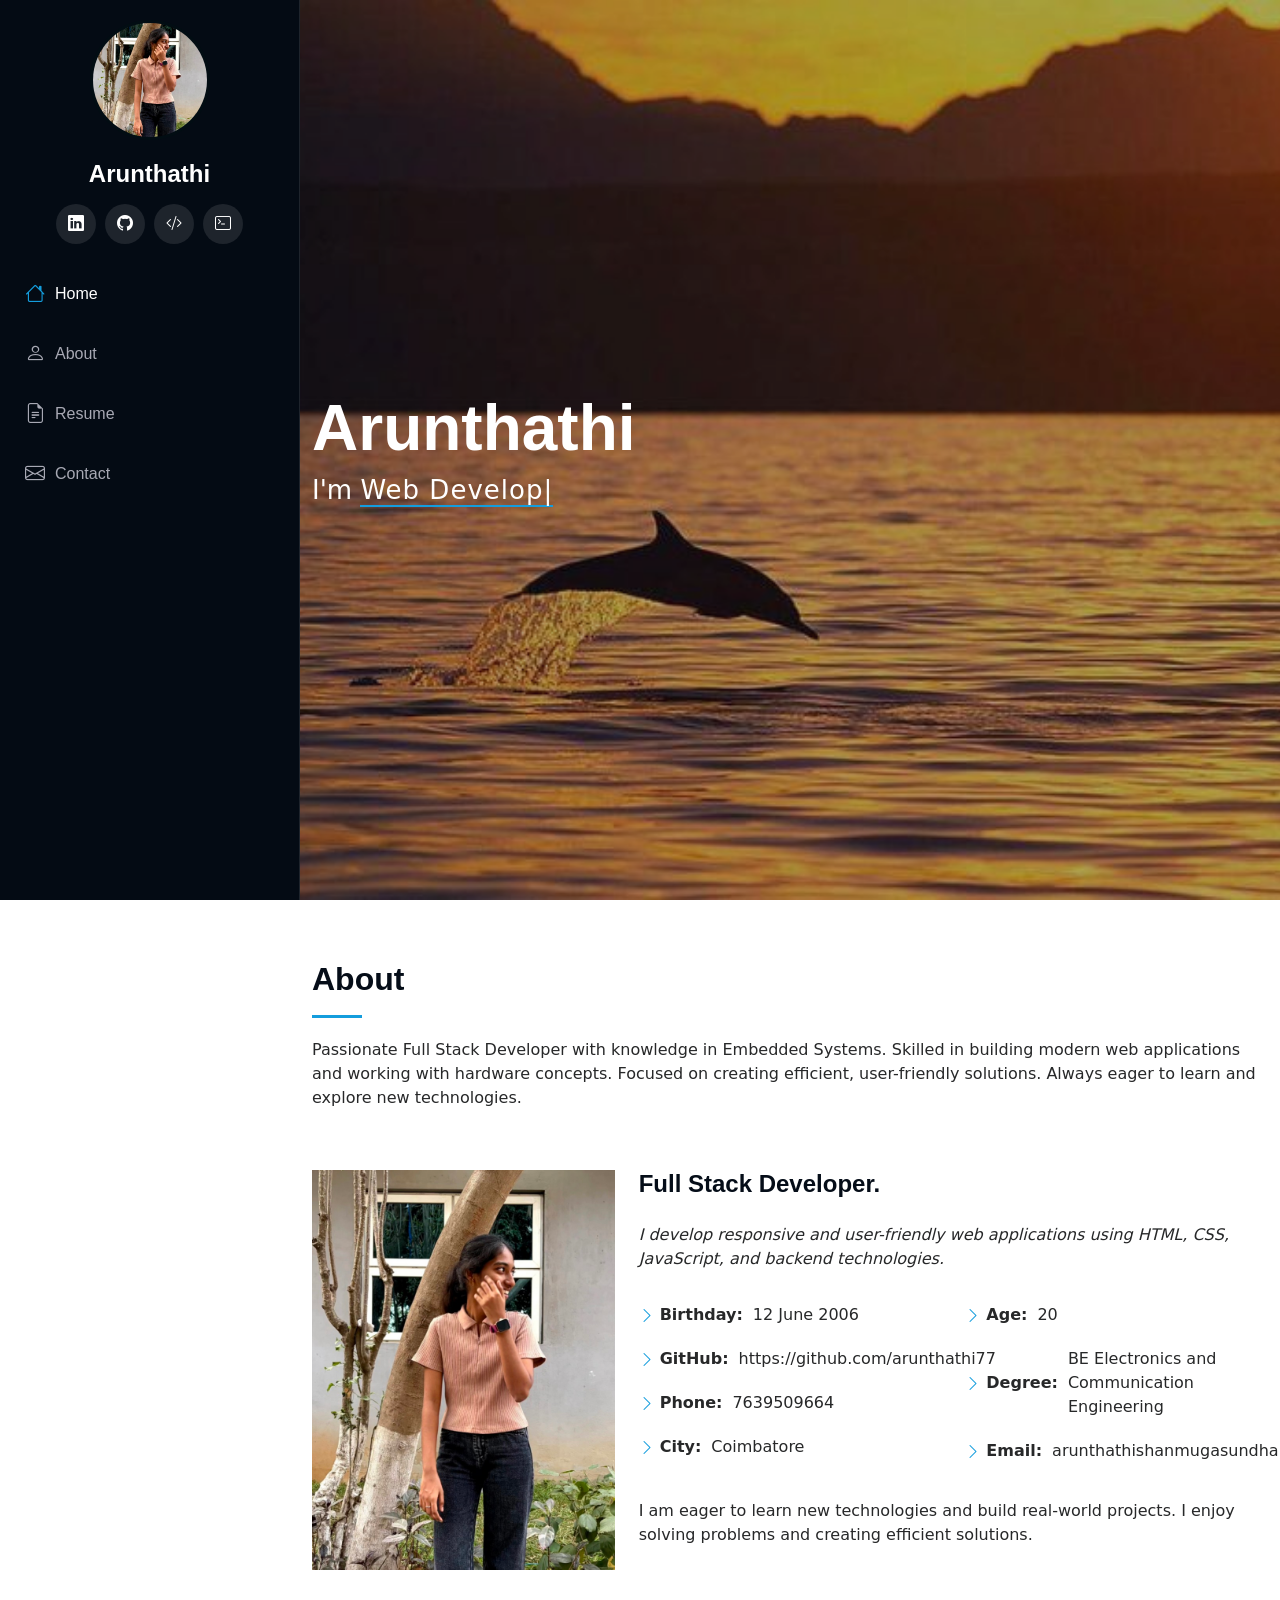
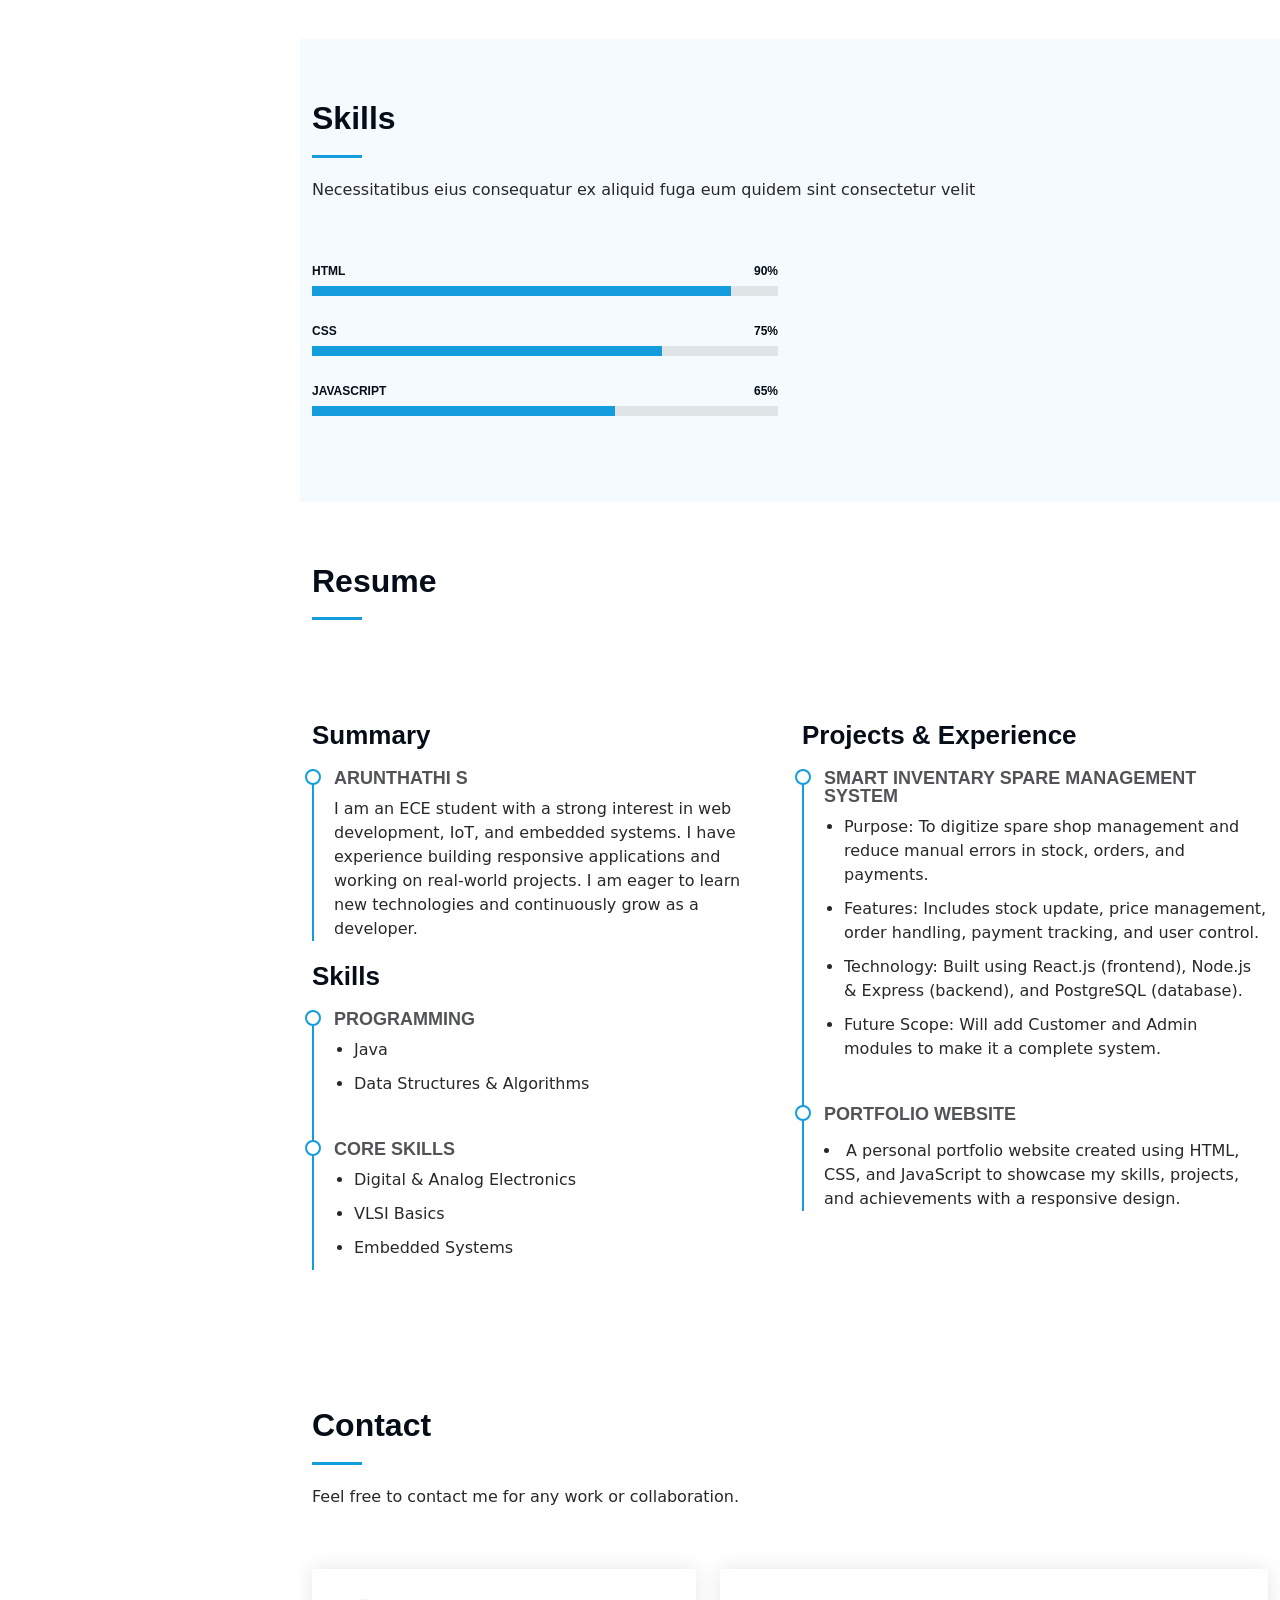
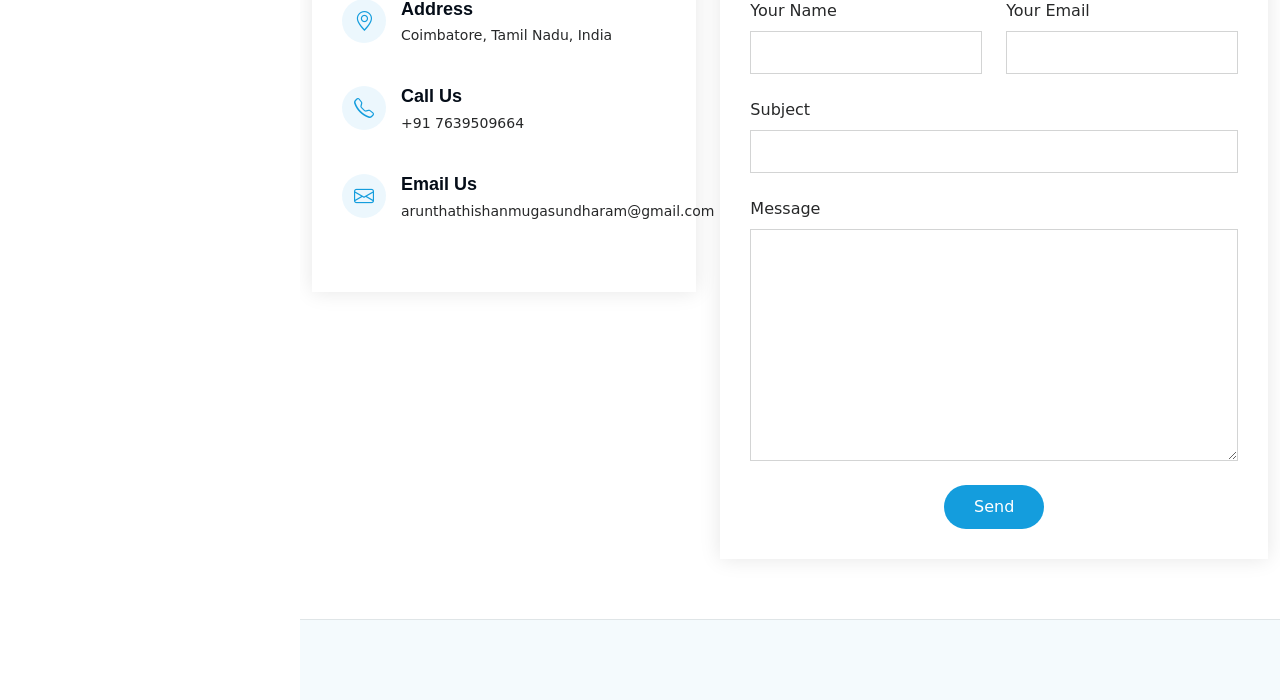
==== commit e5c0495f: "Updated portfolio" ====
--- a/iPortfolio-1.0.0/index.html
+++ b/iPortfolio-1.0.0/index.html
@@ -42,7 +42,7 @@
     <i class="header-toggle d-xl-none bi bi-list"></i>
 
     <div class="profile-img">
-      <img src="assets/img/yourphoto.jpg" class="img-fluid rounded-circle">
+      <img src="assets/img/myPhoto.jpeg" class="img-fluid rounded-circle">
     </div>
 
     <a href="index.html" class="logo d-flex align-items-center justify-content-center">
@@ -52,12 +52,26 @@
     </a>
 
     <div class="social-links text-center">
-      <a href="#" class="twitter"><i class="bi bi-twitter-x"></i></a>
-      <a href="#" class="facebook"><i class="bi bi-facebook"></i></a>
-      <a href="#" class="instagram"><i class="bi bi-instagram"></i></a>
-      <a href="#" class="google-plus"><i class="bi bi-skype"></i></a>
-      <a href="#" class="linkedin"><i class="bi bi-linkedin"></i></a>
-    </div>
+  <!-- LinkedIn -->
+  <a href="https://www.linkedin.com/in/arunthathi-s-5ba711340?utm_source=share_via&utm_content=profile&utm_medium=member_android" target="_blank">
+    <i class="bi bi-linkedin"></i>
+  </a>
+
+  <!-- GitHub -->
+  <a href="https://github.com/arunthathi77" target="_blank">
+    <i class="bi bi-github"></i>
+  </a>
+
+  <!-- LeetCode -->
+  <a href="https://leetcode.com/u/arunthathishanmugasundharam/" target="_blank">
+    <i class="bi bi-code-slash"></i>
+  </a>
+
+  <!-- HackerRank -->
+  <a href="https://www.hackerrank.com/profile/arunthathishanm1" target="_blank">
+    <i class="bi bi-terminal"></i>
+  </a>
+</div>
 
     <nav id="navmenu" class="navmenu">
       <ul>
@@ -76,10 +90,10 @@
     <!-- Hero Section -->
     <section id="hero" class="hero section dark-background">
 
-      <img src="assets/img/bg.jpg" alt="" data-aos="fade-in">
+      <img src="assets/img/background.jpg" alt="" data-aos="fade-in">
       <div class="container" data-aos="fade-up" data-aos-delay="100">
         <h2>Arunthathi</h2>
-        <p>I'm <span class="typed" data-typed-items="Full Stack Developer">Designer</span><span class="typed-cursor typed-cursor--blink" aria-hidden="true"></span><span class="typed-cursor typed-cursor--blink" aria-hidden="true"></span></p>
+        <p>I'm <span class="typed" data-typed-items="Web Developer">Designer</span><span class="typed-cursor typed-cursor--blink" aria-hidden="true"></span><span class="typed-cursor typed-cursor--blink" aria-hidden="true"></span></p>
       </div>
 
     </section><!-- /Hero Section -->
@@ -90,14 +104,20 @@
       <!-- Section Title -->
       <div class="container section-title" data-aos="fade-up">
         <h2>About</h2>
-        <p>I am a passionate Full Stack Developer skilled in building web applications using modern technologies.</p>
+        <p>Passionate Full Stack Developer with knowledge in Embedded Systems.
+Skilled in building modern web applications and working with hardware concepts.
+Focused on creating efficient, user-friendly solutions.
+Always eager to learn and explore new technologies.</p>
       </div><!-- End Section Title -->
 
       <div class="container" data-aos="fade-up" data-aos-delay="100">
 
         <div class="row gy-4 justify-content-center">
           <div class="col-lg-4">
-            <img src="assets/img/yourphoto.jpg" class="img-fluid" alt="">
+            <img src="assets/img/myPhoto.jpeg" 
+     class="img-fluid" 
+     style="width: 500px; height: 400px; object-fit: cover;" 
+     alt="">
           </div>
           <div class="col-lg-8 content">
             <h2>Full Stack Developer.</h2>
@@ -148,25 +168,25 @@
           <div class="col-lg-6">
 
             <div class="progress">
-              <span class="skill"><span>HTML</span> <i class="val">90%</i></span>
-              <div class="progress-bar-wrap">
-                <div class="progress-bar" role="progressbar" aria-valuenow="100" aria-valuemin="0" aria-valuemax="100"></div>
-              </div>
-            </div><!-- End Skills Item -->
-
-            <div class="progress">
-              <span class="skill"><span>CSS</span> <i class="val">75%</i></span>
-              <div class="progress-bar-wrap">
-                <div class="progress-bar" role="progressbar" aria-valuenow="90" aria-valuemin="0" aria-valuemax="100"></div>
-              </div>
-            </div><!-- End Skills Item -->
-
-            <div class="progress">
-              <span class="skill"><span>JavaScript</span> <i class="val">65%</i></span>
-              <div class="progress-bar-wrap">
-                <div class="progress-bar" role="progressbar" aria-valuenow="75" aria-valuemin="0" aria-valuemax="100"></div>
-              </div>
-            </div><!-- End Skills Item -->
+  <span class="skill"><span>HTML</span> <i class="val">90%</i></span>
+  <div class="progress-bar-wrap">
+    <div class="progress-bar" role="progressbar" style="width: 90%" aria-valuenow="90"></div>
+  </div>
+</div>
+
+<div class="progress">
+  <span class="skill"><span>CSS</span> <i class="val">75%</i></span>
+  <div class="progress-bar-wrap">
+    <div class="progress-bar" role="progressbar" style="width: 75%" aria-valuenow="75"></div>
+  </div>
+</div>
+
+<div class="progress">
+  <span class="skill"><span>JavaScript</span> <i class="val">65%</i></span>
+  <div class="progress-bar-wrap">
+    <div class="progress-bar" role="progressbar" style="width: 65%" aria-valuenow="65"></div>
+  </div>
+</div>
 
           </div>
 
@@ -185,7 +205,6 @@
 
   <div class="container section-title" data-aos="fade-up">
     <h2>Resume</h2>
-    <p>My education and project experience</p>
   </div>
 
   <!-- Content -->
@@ -198,57 +217,51 @@
 
         <div class="resume-item pb-0">
           <h4>Arunthathi S</h4>
-          <p><em>Full Stack Developer skilled in MERN stack.</em></p>
-          <ul>
-            <li>Coimbatore, India</li>
-            <li>7639509664</li>
-            <li>arunthathishanmugasundharam@gmail.com</li>
-          </ul>
-        </div>
-
-        <h3 class="resume-title">Education</h3>
-        <div class="resume-item">
-          <h4>BE Electronics and Communication Engineering</h4>
-          <h5>2023 - Present</h5>
-          <p><em>Rathinam Technical Campus</em></p>
-        </div>
-      </div>
+          <p>I am an ECE student with a strong interest in web development, IoT, and embedded systems. I have experience building responsive applications and working on real-world projects. I am eager to learn new technologies and continuously grow as a developer.</p>
+        </div>
+        <h3 class="resume-title">Skills</h3>
+
+<div class="resume-item">
+  <h4>Programming</h4>
+  <ul>
+    <li>Java</li>
+    <li>Data Structures & Algorithms</li>
+  </ul>
+</div>
+
+<div class="resume-item">
+  <h4>Core Skills</h4>
+  <ul>
+    <li>Digital & Analog Electronics</li>
+    <li>VLSI Basics</li>
+    <li>Embedded Systems</li>
+  </ul>
+</div>
+</div>
+
 
       <!-- Right Side -->
       <div class="col-lg-6" data-aos="fade-up" data-aos-delay="200">
         <h3 class="resume-title">Projects & Experience</h3>
 
         <div class="resume-item">
-          <h4>Full Stack Web Development</h4>
-          <h5>2024 - Present</h5>
-          <p><em>Self / Academic Projects</em></p>
+          <h4>Smart Inventary Spare Management System</h4>
           <ul>
-            <li>Designed and developed responsive web applications</li>
-            <li>Built backend using Node.js & Express</li>
-            <li>Used MongoDB for database</li>
-            <li>Focused on clean UI/UX</li>
-          </ul>
-        </div>
-
-        <div class="resume-item">
-          <h4>Student Management System</h4>
-          <h5>2024</h5>
-          <p><em>Mini Project</em></p>
-          <ul>
-            <li>Created CRUD-based application</li>
-            <li>Connected frontend with backend APIs</li>
-            <li>Improved data handling</li>
+            <li>Purpose:
+To digitize spare shop management and reduce manual errors in stock, orders, and payments.</li>
+            <li>Features:
+Includes stock update, price management, order handling, payment tracking, and user control.</li>
+            <li>Technology:
+Built using React.js (frontend), Node.js & Express (backend), and PostgreSQL (database).</li>
+            <li>Future Scope:
+Will add Customer and Admin modules to make it a complete system.</li>
           </ul>
         </div>
 
         <div class="resume-item">
           <h4>Portfolio Website</h4>
-          <h5>2024</h5>
-          <p><em>Personal Project</em></p>
-          <ul>
-            <li>Customized Bootstrap template</li>
-            <li>Added sections for skills and resume</li>
-            <li>Improved responsiveness</li>
+          <ul></ul>
+            <li>A personal portfolio website created using HTML, CSS, and JavaScript to showcase my skills, projects, and achievements with a responsive design.</li>
           </ul>
         </div>
 
@@ -348,19 +361,6 @@
   </main>
 
   <footer id="footer" class="footer position-relative light-background">
-
-    <div class="container">
-      <div class="copyright text-center ">
-        <p>© <span>Copyright</span> <strong class="px-1 sitename">Arunthathi</strong> <span>All Rights Reserved</span></p>
-      </div>
-      <div class="credits">
-        <!-- All the links in the footer should remain intact. -->
-        <!-- You can delete the links only if you've purchased the pro version. -->
-        <!-- Licensing information: https://bootstrapmade.com/license/ -->
-        <!-- Purchase the pro version with working PHP/AJAX contact form: [buy-url] -->
-        Designed by <a href="https://bootstrapmade.com/">BootstrapMade</a> Distributed by <a href="https://themewagon.com">ThemeWagon</a>
-      </div>
-    </div>
 
   </footer>
 
--- a/iPortfolio-1.0.0/assets/css/main.css
+++ b/iPortfolio-1.0.0/assets/css/main.css
@@ -158,10 +158,18 @@
 }
 
 .header .profile-img img {
-  margin: 15px auto;
+  width: 120px;
+  height: 120px;
+  object-fit: cover;
+  border-radius: 50%;
   display: block;
-  width: 120px;
-  border: 8px solid color-mix(in srgb, var(--default-color), transparent 85%);
+  margin: 20px auto;
+
+  /* Remove thick ugly border */
+  border: 3px solid #020d13;
+
+  /* Add soft glow instead */
+  box-shadow: 0 0 15px rgba(20, 157, 221, 0);
 }
 
 .header .logo {
@@ -1272,4 +1280,4 @@
 --------------------------------------------------------------*/
 .starter-section {
   /* Add your styles here */
-}+}
